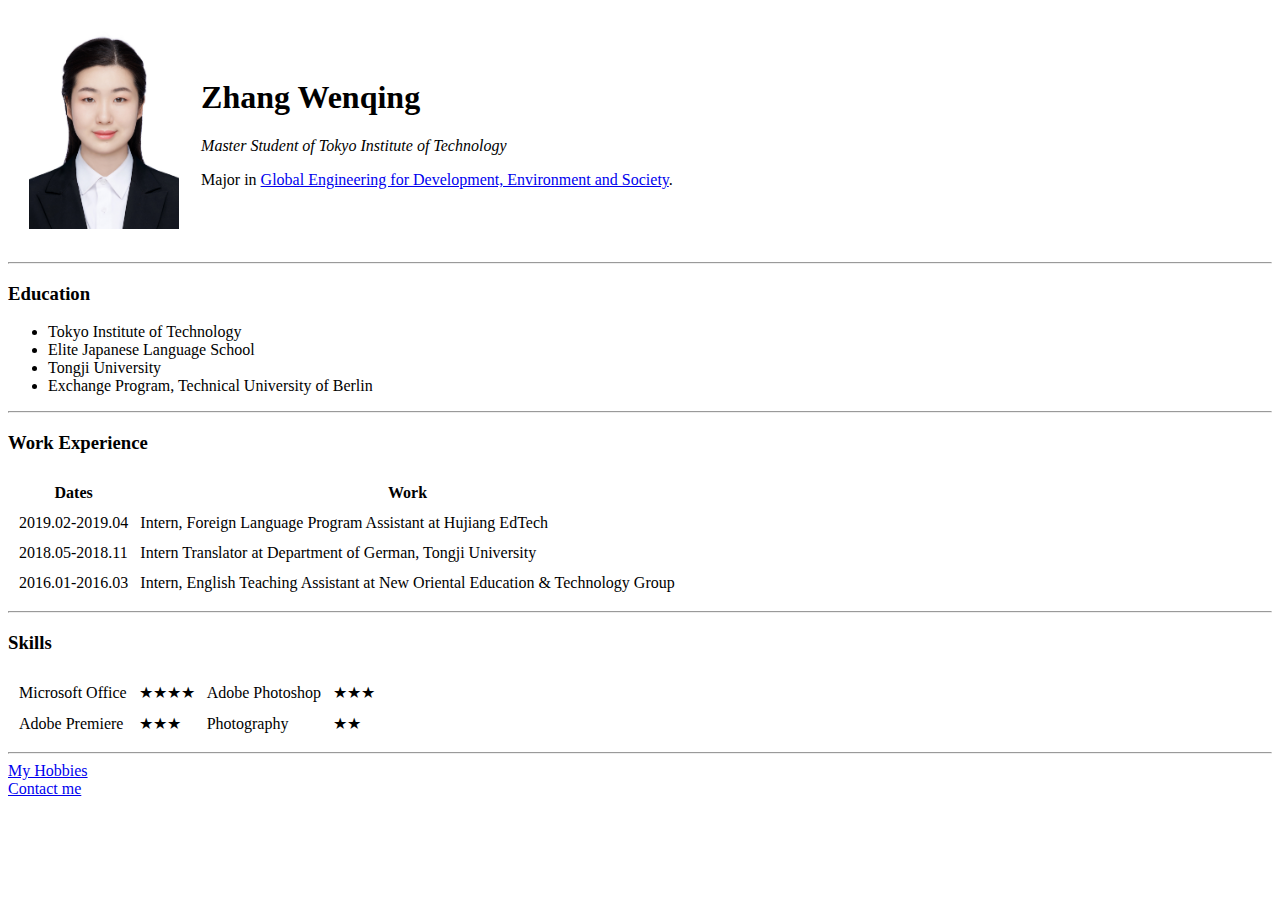
==== index.html @ 93f81bcb "Add initial cv website files" ====
<!DOCTYPE html>
<html lang="en">
<head>
    <meta charset="UTF-8">
    <meta http-equiv="X-UA-Compatible" content="IE=edge">
    <meta name="viewport" content="width=device-width, initial-scale=1.0">
    <title>Zhang Wenqing's Personal Site</title>
    <style>
        .profile {
            height: 200px;
        }
    </style>
</head>

<body>
    <table cellspacing="20px">
        <tr>
            <td>
                <img src="images/Zhang_Wenqing.jpg" alt="Zhang Wenqing profile picture" class="profile">
            </td>
            <td>
                <h1>Zhang Wenqing</h1>
                <p><em>Master Student of Tokyo Institute of Technology</em></p>
                <p>Major in <a href="https://www.tse.ens.titech.ac.jp/gedes/">Global Engineering for Development, Environment and Society</a>.</p>
            </td>
        </tr>
    </table>
    <hr>
    <h3>Education</h3>
    <ul>
        <li>Tokyo Institute of Technology</li>
        <li>Elite Japanese Language School</li>
        <li>Tongji University</li>
        <li>Exchange Program, Technical University of Berlin</li>
    </ul>
    <hr>
    <h3>Work Experience</h3>
    <table cellspacing="10px">
        <thead>
            <tr>
                <th>Dates</th>
                <th>Work</th>
            </tr>
        </thead>
        <tbody>
            <tr>
                <td>2019.02-2019.04</td>
                <td>Intern, Foreign Language Program Assistant at Hujiang EdTech</td>
            </tr>
            <tr>
                <td>2018.05-2018.11</td>
                <td>Intern Translator at Department of German, Tongji University</td>
            </tr>
            <tr>
                <td>2016.01-2016.03</td>
                <td>Intern, English Teaching Assistant at New Oriental Education & Technology Group</td>
            </tr>
        </tbody>
    </table>
    <hr>
    <h3>Skills</h3>
    <table cellspacing="10px">
        <tr>
            <td>Microsoft Office</td>
            <td>★★★★</td>
            <td>Adobe Photoshop</td>
            <td>★★★</td>
        </tr>
        <tr>
            <td>Adobe Premiere</td>
            <td>★★★</td>
            <td>Photography</td>
            <td>★★</td>
        </tr>
    </table>
    <hr>
    <a href="hobbies.html">My Hobbies</a>
    <br>
    <a href="contact.html">Contact me</a>
</body>
</html>
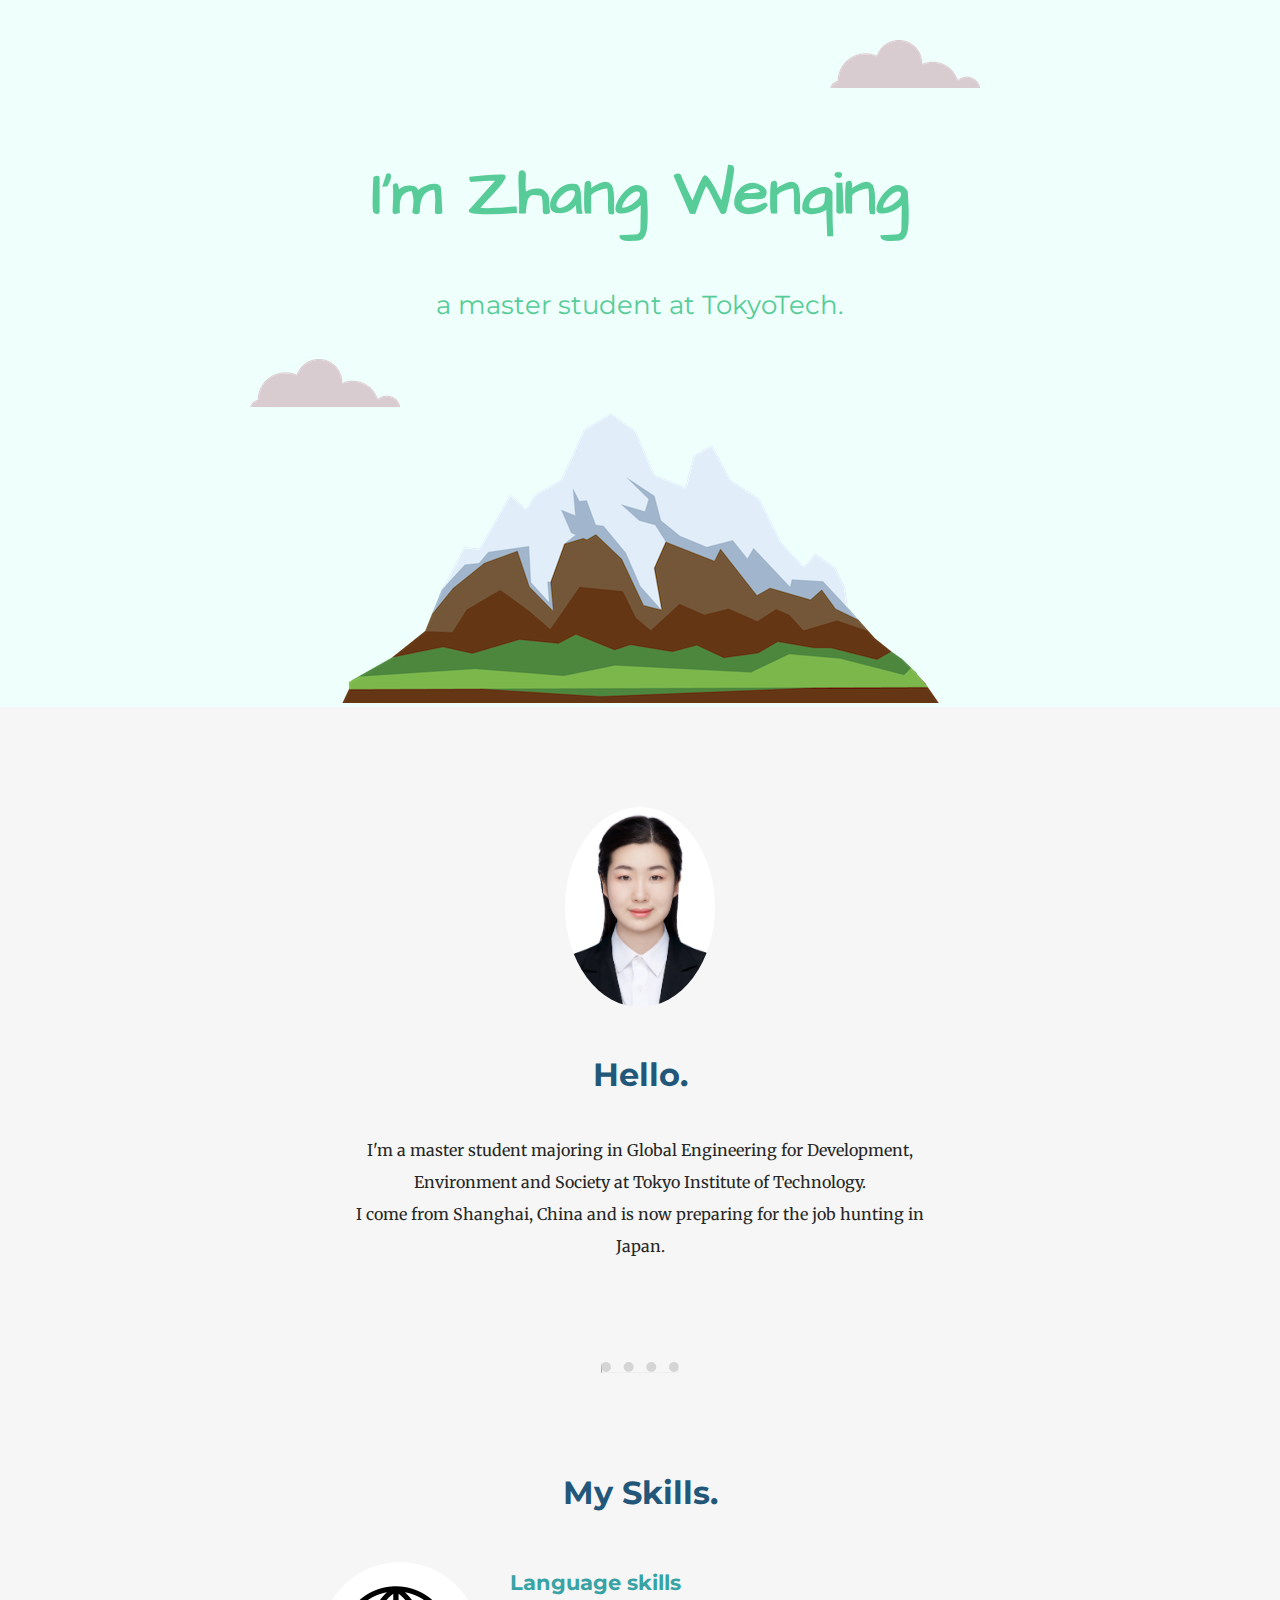
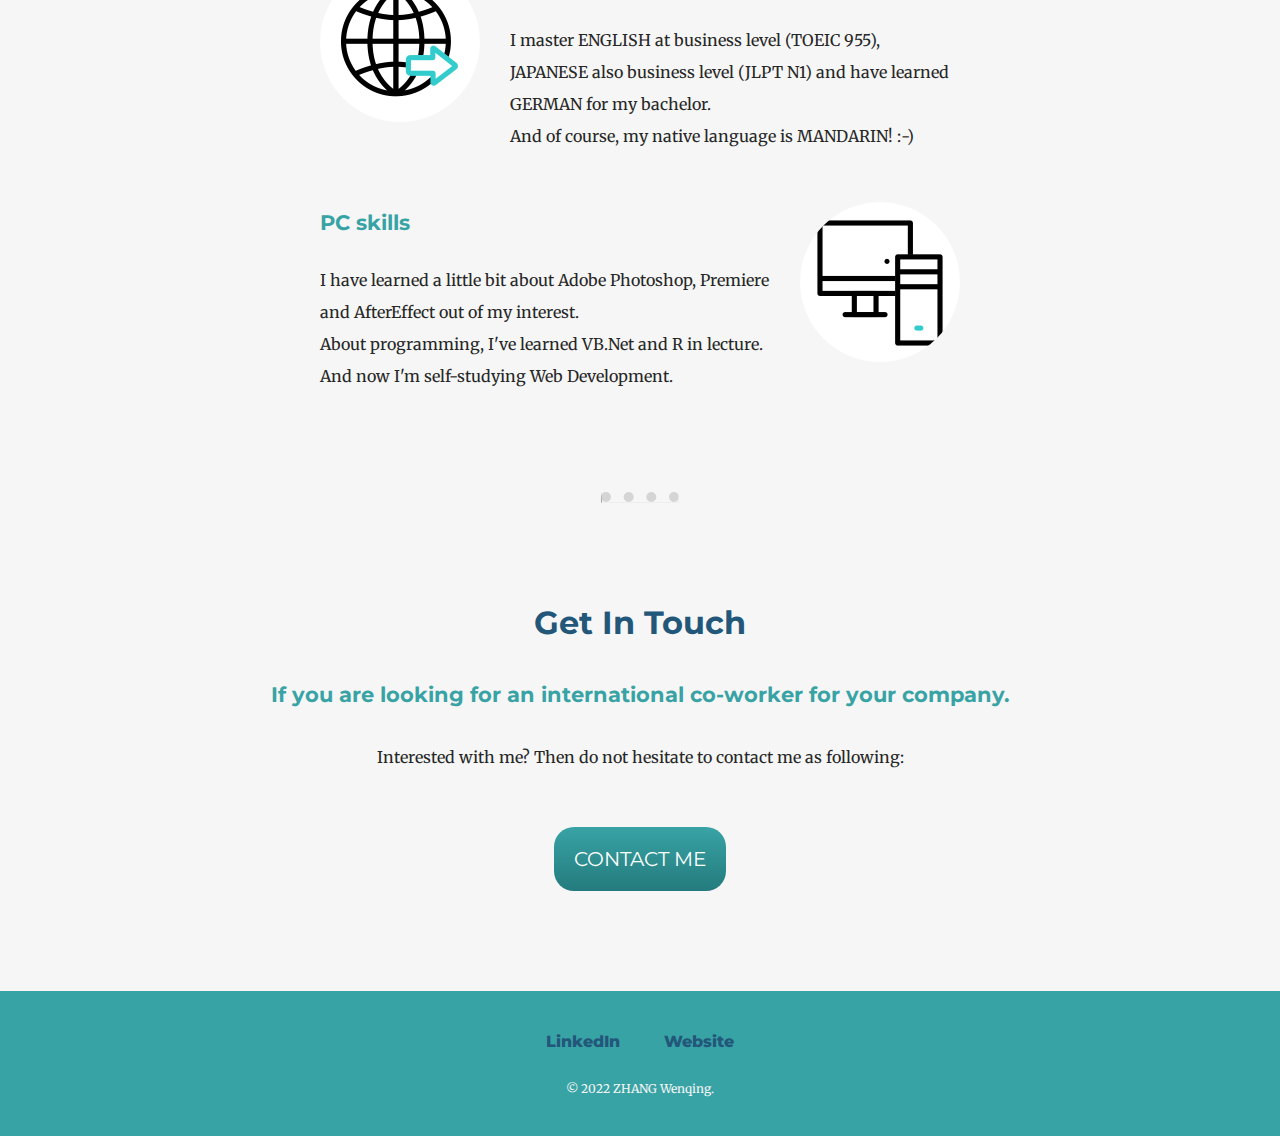
==== commit 43d4594b: "Add files via upload" ====
--- a/index.html
+++ b/index.html
@@ -1,81 +1,74 @@
 <!DOCTYPE html>
 <html lang="en">
+
 <head>
     <meta charset="UTF-8">
     <meta http-equiv="X-UA-Compatible" content="IE=edge">
     <meta name="viewport" content="width=device-width, initial-scale=1.0">
-    <title>Zhang Wenqing's Personal Site</title>
-    <style>
-        .profile {
-            height: 200px;
-        }
-    </style>
+    <title>Zhang Wenqing</title>
+    <link rel="stylesheet" href="CSS/styles.css">
+    <link rel="shortcut icon" href="favicon.ico" type="image/x-icon">
+    <link rel="preconnect" href="https://fonts.googleapis.com">
+    <link rel="preconnect" href="https://fonts.gstatic.com" crossorigin>
+    <link
+        href="https://fonts.googleapis.com/css2?family=Architects+Daughter&family=Merriweather&family=Montserrat&display=swap"
+        rel="stylesheet">
 </head>
 
 <body>
-    <table cellspacing="20px">
-        <tr>
-            <td>
-                <img src="images/Zhang_Wenqing.jpg" alt="Zhang Wenqing profile picture" class="profile">
-            </td>
-            <td>
-                <h1>Zhang Wenqing</h1>
-                <p><em>Master Student of Tokyo Institute of Technology</em></p>
-                <p>Major in <a href="https://www.tse.ens.titech.ac.jp/gedes/">Global Engineering for Development, Environment and Society</a>.</p>
-            </td>
-        </tr>
-    </table>
-    <hr>
-    <h3>Education</h3>
-    <ul>
-        <li>Tokyo Institute of Technology</li>
-        <li>Elite Japanese Language School</li>
-        <li>Tongji University</li>
-        <li>Exchange Program, Technical University of Berlin</li>
-    </ul>
-    <hr>
-    <h3>Work Experience</h3>
-    <table cellspacing="10px">
-        <thead>
-            <tr>
-                <th>Dates</th>
-                <th>Work</th>
-            </tr>
-        </thead>
-        <tbody>
-            <tr>
-                <td>2019.02-2019.04</td>
-                <td>Intern, Foreign Language Program Assistant at Hujiang EdTech</td>
-            </tr>
-            <tr>
-                <td>2018.05-2018.11</td>
-                <td>Intern Translator at Department of German, Tongji University</td>
-            </tr>
-            <tr>
-                <td>2016.01-2016.03</td>
-                <td>Intern, English Teaching Assistant at New Oriental Education & Technology Group</td>
-            </tr>
-        </tbody>
-    </table>
-    <hr>
-    <h3>Skills</h3>
-    <table cellspacing="10px">
-        <tr>
-            <td>Microsoft Office</td>
-            <td>★★★★</td>
-            <td>Adobe Photoshop</td>
-            <td>★★★</td>
-        </tr>
-        <tr>
-            <td>Adobe Premiere</td>
-            <td>★★★</td>
-            <td>Photography</td>
-            <td>★★</td>
-        </tr>
-    </table>
-    <hr>
-    <a href="hobbies.html">My Hobbies</a>
-    <br>
-    <a href="contact.html">Contact me</a>
+    <div class="top-container">
+        <img class="top-cloud" src="images/cloud.png" alt="cloud">
+        <h1>I'm Zhang Wenqing</h1>
+        <p class="introduction">a master student at TokyoTech.</p>
+        <img class="bottom-cloud" src="images/cloud.png" alt="cloud">
+        <img src="images/mountain.png" alt="mountain">
+    </div>
+
+    <div class="middle-container">
+        <div class="profile">
+            <img src="images/Zhang_Wenqing.jpg" alt="profile photo" class="profile-photo">
+            <h2>Hello.</h2>
+            <p>
+                I'm a master student majoring in Global Engineering for Development, Environment and Society at Tokyo
+                Institute of Technology. <br>
+                I come from Shanghai, China and is now preparing for the job hunting in Japan.
+            </p>
+        </div>
+        <hr>
+        <div class="skills">
+            <h2>My Skills.</h2>
+            <div class="skill-row">
+                <img class="language-skills" src="images/worldwide.gif" alt="language-skills">
+                <h3>Language skills</h3>
+                <p>
+                    I master ENGLISH at business level (TOEIC 955), JAPANESE also business level (JLPT N1) and have
+                    learned GERMAN for my bachelor. <br>
+                    And of course, my native language is MANDARIN! :-)
+                </p>
+            </div>
+            <div class="skill-row">
+                <img class="PC-skills" src="images/computer.gif" alt="PC-skills">
+                <h3>PC skills</h3>
+                <p>
+                    I have learned a little bit about Adobe Photoshop, Premiere and AfterEffect out of my interest. <br>
+                    About programming, I've learned VB.Net and R in lecture. And now I'm self-studying Web Development.
+                </p>
+            </div>
+        </div>
+        <hr>
+        <div class="contact-me">
+            <h2>Get In Touch</h2>
+            <h3>If you are looking for an international co-worker for your company.</h3>
+            <p>Interested with me? Then do not hesitate to contact me as following:</p>
+            <a class="btn" href="mailto:johannazwq@gmail.com">CONTACT ME</a>
+        </div>
+    </div>
+
+    <div class="bottom-container">
+        <a class="footer-link" href="https://www.linkedin.com/in/%E6%96%87%E5%8D%BF-%E5%BC%A0-7b656b20b/">LinkedIn</a>
+        <a class="footer-link" href="https://johannazwq.github.io/cv/">Website</a>
+        <p>© 2022 ZHANG Wenqing.</p>
+    </div>
 </body>
+
 </html>--- a/CSS/styles.css
+++ b/CSS/styles.css
@@ -0,0 +1,185 @@
+body {
+    margin: 0;
+    text-align: center;
+    font-family: 'Merriweather', serif;
+    background-color: #F6F6F6;
+}
+
+h1 {
+    margin: 50px auto 50px auto;
+    font-family: 'Architects Daughter', cursive;
+    font-size: 4rem;    
+}
+
+h2 {
+    font-family: 'Montserrat', sans-serif;
+    color: #22577A;
+    font-size: 2rem;
+}
+
+h3 {
+    font-family: 'Montserrat', sans-serif;
+    color: #38A3A5;
+    font-size: 1.3rem;
+}
+
+p {
+    color: #272727;
+}
+
+a {
+    color: #22577A;
+    text-decoration: none;
+    font-family:  'Montserrat', sans-serif;
+    font-weight: 800;
+    margin: 0 20px;
+}
+
+a:hover {
+    color: whitesmoke;
+}
+
+br {
+    display: block; /* makes it have a width */
+    content: ""; /* clears default height */
+    margin-top: 5px; /* change this to whatever height you want it */
+}
+
+hr {
+    border-top: dotted #d5d5d5 10px;
+    width: 6%;
+    margin: 100px auto;
+}
+
+.top-container {
+    padding-top: 100px;
+    background-color: #EFFFFB;
+    position: relative;
+    color: #57CC99;
+}
+
+.top-container p {
+    color: #57CC99;
+    font-family: 'Montserrat', sans-serif;
+}
+
+.introduction {
+    font-size: 1.6rem;
+}
+
+.top-cloud {
+    position: absolute;
+    top: 40px;
+    right: 300px;
+}
+
+.bottom-cloud {
+    position: absolute;
+    bottom: 300px;
+    left: 250px;
+}
+
+.middle-container {
+    padding-top: 100px;
+}
+
+.profile {
+    line-height: 2;
+}
+.profile p {
+    width: 45%;
+    margin: 0 auto;
+}
+
+.profile-photo {
+    height: 200px;
+    border-radius: 100%;
+}
+
+.skill-row {
+    margin: 50px auto;
+    width: 50%;
+    line-height: 2;
+}
+
+.skill-row h3 {
+    text-align: left;
+}
+
+.skill-row p {
+    text-align: left;
+}
+
+.language-skills {
+    width: 25%;
+    border-radius: 100%;
+    float: left;
+    margin-right: 30px;
+}
+
+.PC-skills {
+    width: 25%;
+    border-radius: 100%;
+    float: right;
+    margin-left: 30px;
+}
+
+.contact-me {
+    margin-bottom: 100px;
+}
+.contact-me h2 {
+    margin: 40px auto;
+}
+.contact-me h3 {
+    margin: 40px auto;
+}
+.contact-me p {
+    margin: 40px auto 60px auto;
+}
+
+.bottom-container {
+    background-color: #38A3A5;
+    padding: 40px 0;
+}
+
+.bottom-container p {
+    margin: 30px auto 0 auto;
+    color: whitesmoke;
+    font-size: 0.75rem;
+}
+
+.btn {
+    background: #38A3A5;
+    background-image: -webkit-linear-gradient(top, #38A3A5, #247B7D);
+    background-image: -moz-linear-gradient(top, #38A3A5, #247B7D);
+    background-image: -ms-linear-gradient(top, #38A3A5, #247B7D);
+    background-image: -o-linear-gradient(top, #38A3A5, #247B7D);
+    background-image: -webkit-gradient(to bottom, #38A3A5, #247B7D);
+    -webkit-border-radius: 20px;
+    -moz-border-radius: 20px;
+    border-radius: 20px;
+    color: #FFFFFF;
+    font-family: 'Montserrat', sans-serif;
+    font-size: 20px;
+    font-weight: 400;
+    padding: 20px;
+    border: solid #FFFFFF 0;
+    text-decoration: none;
+    display: inline-block;
+    cursor: pointer;
+    text-align: center;
+ }
+ 
+ .btn:hover {
+    border: solid #0059A0 0;
+    background: #28D9DD;
+    background-image: -webkit-linear-gradient(top, #28D9DD, #20B0B3);
+    background-image: -moz-linear-gradient(top, #28D9DD, #20B0B3);
+    background-image: -ms-linear-gradient(top, #28D9DD, #20B0B3);
+    background-image: -o-linear-gradient(top, #28D9DD, #20B0B3);
+    background-image: -webkit-gradient(to bottom, #28D9DD, #20B0B3);
+    -webkit-border-radius: 20px;
+    -moz-border-radius: 20px;
+    border-radius: 20px;
+    text-decoration: none;
+ }